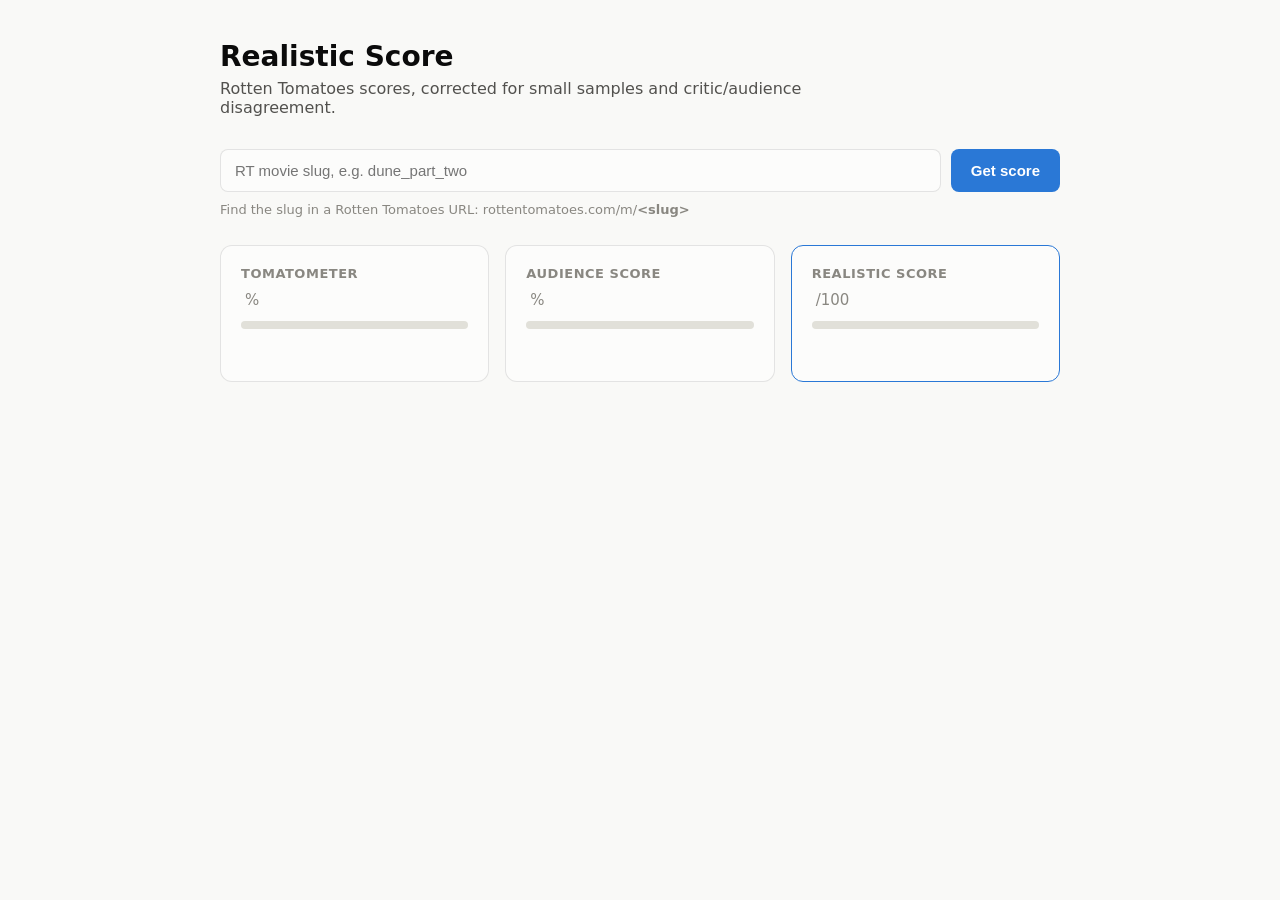
==== frontend/index.html @ 4aaf9c06 "Add initial implementation of the realistic score engine and frontend interface - Create C++ score e" ====
<!doctype html>
<html lang="en">
<head>
  <meta charset="utf-8" />
  <meta name="viewport" content="width=device-width, initial-scale=1" />
  <title>Realistic Rotten Tomatoes</title>
  <link rel="stylesheet" href="style.css" />
</head>
<body>
  <main class="page">
    <header class="page-header">
      <h1>Realistic Score</h1>
      <p class="subtitle">Rotten Tomatoes scores, corrected for small samples and critic/audience disagreement.</p>
    </header>

    <form id="search-form" class="search-row">
      <input
        id="slug-input"
        type="text"
        placeholder="RT movie slug, e.g. dune_part_two"
        autocomplete="off"
      />
      <button type="submit">Get score</button>
    </form>
    <p class="hint">
      Find the slug in a Rotten Tomatoes URL: rottentomatoes.com/m/<strong>&lt;slug&gt;</strong>
    </p>

    <section id="status-line" class="status-line" hidden></section>

    <section id="results" class="tiles" hidden>
      <article class="tile" id="tile-tomatometer">
        <h2 class="tile-label">Tomatometer</h2>
        <div class="tile-value"><span class="hero-figure"></span><span class="hero-unit">%</span></div>
        <div class="meter"><div class="meter-fill"></div></div>
        <div class="status-badge"><span class="status-swatch"></span><span class="status-text"></span></div>
        <p class="tile-footnote"></p>
      </article>

      <article class="tile" id="tile-audience">
        <h2 class="tile-label">Audience Score</h2>
        <div class="tile-value"><span class="hero-figure"></span><span class="hero-unit">%</span></div>
        <div class="meter"><div class="meter-fill"></div></div>
        <div class="status-badge"><span class="status-swatch"></span><span class="status-text"></span></div>
        <p class="tile-footnote"></p>
      </article>

      <article class="tile tile-highlight" id="tile-realistic">
        <h2 class="tile-label">Realistic Score</h2>
        <div class="tile-value"><span class="hero-figure"></span><span class="hero-unit">/100</span></div>
        <div class="meter"><div class="meter-fill"></div></div>
        <div class="status-badge"><span class="status-swatch"></span><span class="status-text"></span></div>
        <p class="tile-footnote"></p>
      </article>
    </section>

    <section id="explain" class="explain" hidden>
      <h3>How this was calculated</h3>
      <ul>
        <li><span class="explain-label">Controversy penalty:</span> <span id="explain-penalty"></span> pts (deducted for critic/audience disagreement)</li>
        <li><span class="explain-label">Stabilized tomatometer:</span> <span id="explain-stable-tomato"></span> (shrunk toward the baseline if review count is low)</li>
        <li><span class="explain-label">Stabilized audience score:</span> <span id="explain-stable-audience"></span></li>
      </ul>
    </section>
  </main>

  <script src="app.js"></script>
</body>
</html>
---- frontend/style.css ----
:root {
  color-scheme: light;
  --surface-1:      #fcfcfb;
  --page-plane:      #f9f9f7;
  --text-primary:   #0b0b0b;
  --text-secondary: #52514e;
  --text-muted:     #898781;
  --gridline:       #e1e0d9;
  --border:         rgba(11, 11, 11, 0.10);
  --series-1:       #2a78d6;

  --status-good:     #0ca30c;
  --status-warning:  #fab219;
  --status-serious:  #ec835a;
  --status-critical: #d03b3b;
}

@media (prefers-color-scheme: dark) {
  :root:where(:not([data-theme="light"])) {
    color-scheme: dark;
    --surface-1:      #1a1a19;
    --page-plane:      #0d0d0d;
    --text-primary:   #ffffff;
    --text-secondary: #c3c2b7;
    --text-muted:     #898781;
    --gridline:       #2c2c2a;
    --border:         rgba(255, 255, 255, 0.10);
    --series-1:       #3987e5;
  }
}

:root[data-theme="dark"] {
  color-scheme: dark;
  --surface-1:      #1a1a19;
  --page-plane:      #0d0d0d;
  --text-primary:   #ffffff;
  --text-secondary: #c3c2b7;
  --text-muted:     #898781;
  --gridline:       #2c2c2a;
  --border:         rgba(255, 255, 255, 0.10);
  --series-1:       #3987e5;
}

* { box-sizing: border-box; }

body {
  margin: 0;
  font-family: system-ui, -apple-system, "Segoe UI", sans-serif;
  background: var(--page-plane);
  color: var(--text-primary);
}

.page {
  max-width: 880px;
  margin: 0 auto;
  padding: 40px 20px 80px;
}

.page-header h1 {
  font-size: 28px;
  margin: 0 0 6px;
}

.subtitle {
  color: var(--text-secondary);
  margin: 0 0 32px;
  max-width: 60ch;
}

.search-row {
  display: flex;
  gap: 10px;
}

#slug-input {
  flex: 1;
  padding: 12px 14px;
  font-size: 15px;
  border: 1px solid var(--border);
  border-radius: 8px;
  background: var(--surface-1);
  color: var(--text-primary);
}

#slug-input:focus {
  outline: 2px solid var(--series-1);
  outline-offset: 1px;
}

.search-row button {
  padding: 12px 20px;
  font-size: 15px;
  font-weight: 600;
  border: none;
  border-radius: 8px;
  background: var(--series-1);
  color: #fff;
  cursor: pointer;
}

.search-row button:hover { filter: brightness(1.08); }

.hint {
  margin: 10px 0 0;
  font-size: 13px;
  color: var(--text-muted);
}

.status-line {
  margin-top: 24px;
  padding: 12px 14px;
  border-radius: 8px;
  background: var(--surface-1);
  border: 1px solid var(--border);
  color: var(--text-secondary);
  font-size: 14px;
}

.status-line.is-error {
  color: var(--status-critical);
}

.tiles {
  display: grid;
  grid-template-columns: repeat(3, minmax(0, 1fr));
  gap: 16px;
  margin-top: 28px;
}

@media (max-width: 680px) {
  .tiles { grid-template-columns: 1fr; }
}

.tile {
  background: var(--surface-1);
  border: 1px solid var(--border);
  border-radius: 12px;
  padding: 20px;
}

.tile-highlight {
  border: 1px solid var(--series-1);
}

.tile-label {
  margin: 0 0 10px;
  font-size: 13px;
  font-weight: 600;
  text-transform: uppercase;
  letter-spacing: 0.04em;
  color: var(--text-muted);
}

.tile-value {
  display: flex;
  align-items: baseline;
  gap: 4px;
  margin-bottom: 12px;
}

.hero-figure {
  font-size: 40px;
  font-weight: 700;
  line-height: 1;
}

.hero-unit {
  font-size: 15px;
  color: var(--text-muted);
}

.meter {
  height: 8px;
  border-radius: 4px;
  background: var(--gridline);
  overflow: hidden;
  margin-bottom: 12px;
}

.meter-fill {
  height: 100%;
  border-radius: 4px;
  width: 0%;
  transition: width 0.4s ease;
}

.status-badge {
  display: flex;
  align-items: center;
  gap: 8px;
}

.status-swatch {
  width: 10px;
  height: 10px;
  border-radius: 50%;
  flex-shrink: 0;
}

.status-text {
  font-size: 13px;
  font-weight: 600;
  color: var(--text-secondary);
}

.tile-footnote {
  margin: 10px 0 0;
  font-size: 12px;
  color: var(--text-muted);
}

.explain {
  margin-top: 24px;
  padding: 16px 20px;
  background: var(--surface-1);
  border: 1px solid var(--border);
  border-radius: 12px;
}

.explain h3 {
  margin: 0 0 10px;
  font-size: 14px;
}

.explain ul {
  margin: 0;
  padding-left: 18px;
  font-size: 13px;
  color: var(--text-secondary);
  line-height: 1.8;
}

.explain-label {
  color: var(--text-primary);
  font-weight: 600;
}

/* Status band modifiers, applied via JS based on score value */
.band-good .meter-fill, .band-good .status-swatch { background: var(--status-good); }
.band-good .status-text { color: var(--status-good); }

.band-warning .meter-fill, .band-warning .status-swatch { background: var(--status-warning); }
.band-warning .status-text { color: var(--text-secondary); }

.band-serious .meter-fill, .band-serious .status-swatch { background: var(--status-serious); }
.band-serious .status-text { color: var(--text-secondary); }

.band-critical .meter-fill, .band-critical .status-swatch { background: var(--status-critical); }
.band-critical .status-text { color: var(--status-critical); }
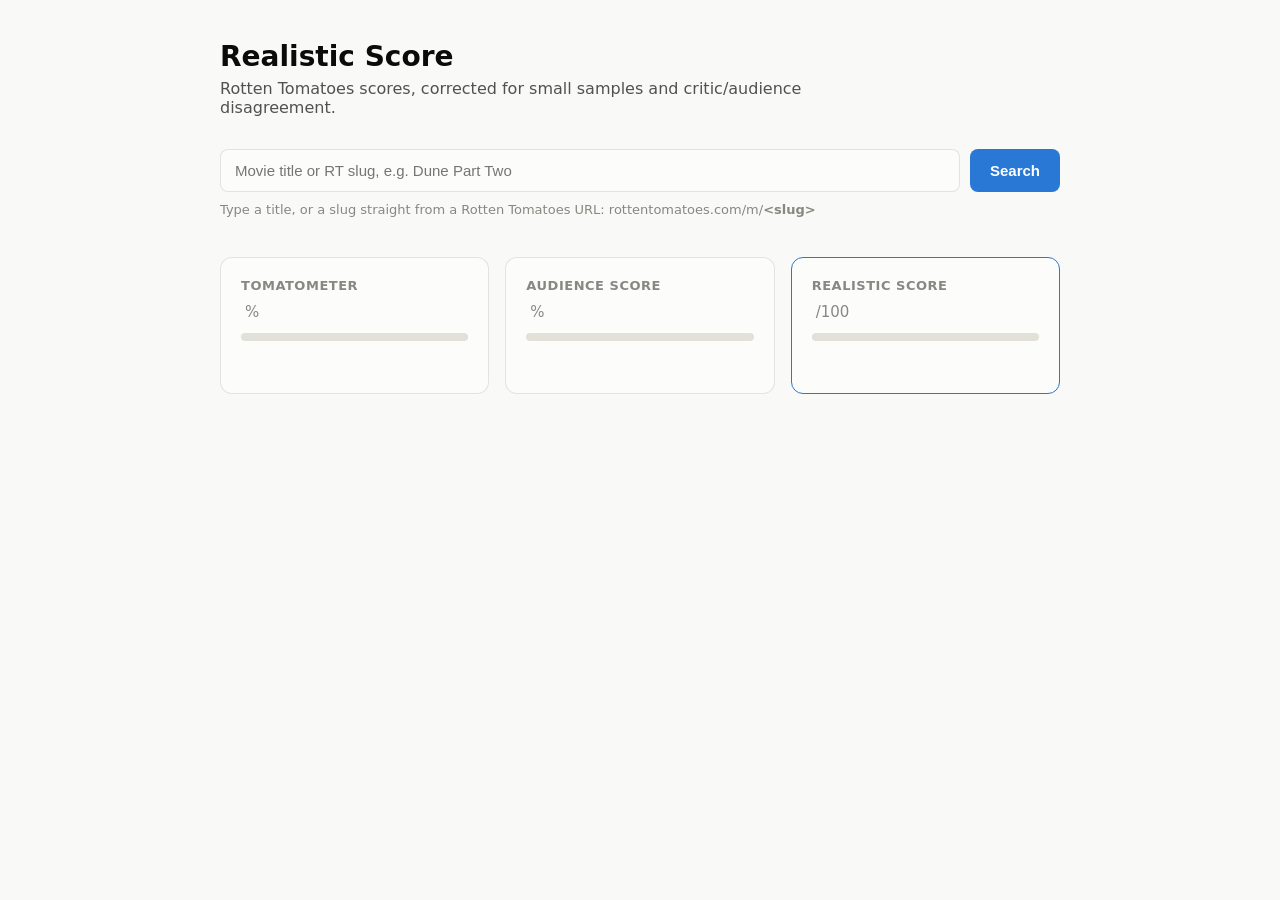
==== commit 5e28a6a0: "Implement average critic score extraction and update score engine logic; enhance frontend search fun" ====
--- a/frontend/index.html
+++ b/frontend/index.html
@@ -17,14 +17,16 @@
       <input
         id="slug-input"
         type="text"
-        placeholder="RT movie slug, e.g. dune_part_two"
+        placeholder="Movie title or RT slug, e.g. Dune Part Two"
         autocomplete="off"
       />
-      <button type="submit">Get score</button>
+      <button type="submit">Search</button>
     </form>
     <p class="hint">
-      Find the slug in a Rotten Tomatoes URL: rottentomatoes.com/m/<strong>&lt;slug&gt;</strong>
+      Type a title, or a slug straight from a Rotten Tomatoes URL: rottentomatoes.com/m/<strong>&lt;slug&gt;</strong>
     </p>
+
+    <ul id="candidates" class="candidates" hidden></ul>
 
     <section id="status-line" class="status-line" hidden></section>
 
@@ -58,7 +60,7 @@
       <h3>How this was calculated</h3>
       <ul>
         <li><span class="explain-label">Controversy penalty:</span> <span id="explain-penalty"></span> pts (deducted for critic/audience disagreement)</li>
-        <li><span class="explain-label">Stabilized tomatometer:</span> <span id="explain-stable-tomato"></span> (shrunk toward the baseline if review count is low)</li>
+        <li><span class="explain-label">Stabilized critic score:</span> <span id="explain-stable-tomato"></span> (average of critics' own numeric scores where available, shrunk toward the baseline if review count is low)</li>
         <li><span class="explain-label">Stabilized audience score:</span> <span id="explain-stable-audience"></span></li>
       </ul>
     </section>
--- a/frontend/style.css
+++ b/frontend/style.css
@@ -106,6 +106,31 @@
   color: var(--text-muted);
 }
 
+.candidates {
+  list-style: none;
+  margin: 12px 0 0;
+  padding: 0;
+  display: flex;
+  flex-direction: column;
+  gap: 6px;
+}
+
+.candidates button {
+  width: 100%;
+  text-align: left;
+  padding: 10px 14px;
+  font-size: 14px;
+  border: 1px solid var(--border);
+  border-radius: 8px;
+  background: var(--surface-1);
+  color: var(--text-primary);
+  cursor: pointer;
+}
+
+.candidates button:hover {
+  border-color: var(--series-1);
+}
+
 .status-line {
   margin-top: 24px;
   padding: 12px 14px;
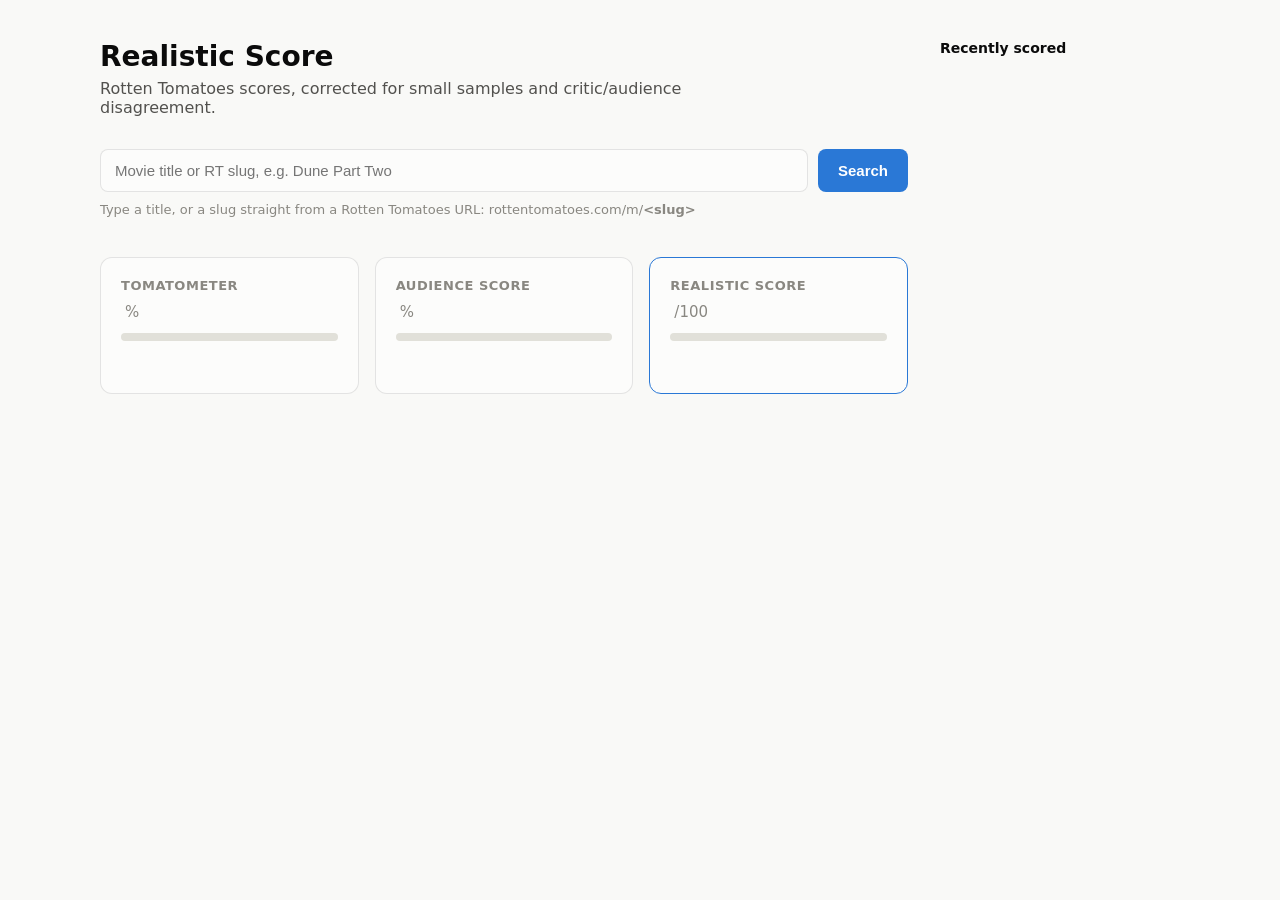
==== commit 32e05a42: "Add scoring logic, testing framework, and movie comparison features; enhance frontend with history a" ====
--- a/frontend/index.html
+++ b/frontend/index.html
@@ -7,6 +7,7 @@
   <link rel="stylesheet" href="style.css" />
 </head>
 <body>
+  <div class="layout">
   <main class="page">
     <header class="page-header">
       <h1>Realistic Score</h1>
@@ -64,7 +65,38 @@
         <li><span class="explain-label">Stabilized audience score:</span> <span id="explain-stable-audience"></span></li>
       </ul>
     </section>
+
+    <section id="compare" class="compare" hidden>
+      <h3>Compare with another movie</h3>
+      <form id="compare-form" class="search-row">
+        <input
+          id="compare-input"
+          type="text"
+          placeholder="Another title or slug"
+          autocomplete="off"
+        />
+        <button type="submit">Compare</button>
+      </form>
+      <ul id="compare-candidates" class="candidates" hidden></ul>
+      <p id="compare-status" class="hint" hidden></p>
+      <table id="compare-table" class="compare-table" hidden>
+        <thead>
+          <tr><th></th><th id="compare-col-current"></th><th id="compare-col-other"></th></tr>
+        </thead>
+        <tbody>
+          <tr><td>Tomatometer</td><td id="compare-tomato-current"></td><td id="compare-tomato-other"></td></tr>
+          <tr><td>Audience Score</td><td id="compare-audience-current"></td><td id="compare-audience-other"></td></tr>
+          <tr><td>Realistic Score</td><td id="compare-realistic-current"></td><td id="compare-realistic-other"></td></tr>
+        </tbody>
+      </table>
+    </section>
   </main>
+
+  <aside class="history-panel">
+    <h3>Recently scored</h3>
+    <ul id="history-list" class="history-list"></ul>
+  </aside>
+  </div>
 
   <script src="app.js"></script>
 </body>
--- a/frontend/style.css
+++ b/frontend/style.css
@@ -50,10 +50,80 @@
   color: var(--text-primary);
 }
 
-.page {
-  max-width: 880px;
+.layout {
+  max-width: 1120px;
   margin: 0 auto;
   padding: 40px 20px 80px;
+  display: flex;
+  gap: 32px;
+  align-items: flex-start;
+}
+
+.page {
+  flex: 1;
+  min-width: 0;
+  max-width: 880px;
+  margin: 0;
+  padding: 0;
+}
+
+.history-panel {
+  width: 240px;
+  flex-shrink: 0;
+  position: sticky;
+  top: 40px;
+}
+
+.history-panel h3 {
+  margin: 0 0 10px;
+  font-size: 14px;
+}
+
+.history-list {
+  list-style: none;
+  margin: 0;
+  padding: 0;
+  display: flex;
+  flex-direction: column;
+  gap: 6px;
+}
+
+.history-list li {
+  display: flex;
+}
+
+.history-list button {
+  width: 100%;
+  display: flex;
+  justify-content: space-between;
+  gap: 8px;
+  text-align: left;
+  padding: 8px 12px;
+  font-size: 13px;
+  border: 1px solid var(--border);
+  border-radius: 8px;
+  background: var(--surface-1);
+  color: var(--text-primary);
+  cursor: pointer;
+}
+
+.history-list button:hover {
+  border-color: var(--series-1);
+}
+
+.history-list .history-score {
+  color: var(--text-muted);
+  font-variant-numeric: tabular-nums;
+}
+
+.history-empty {
+  font-size: 13px;
+  color: var(--text-muted);
+}
+
+@media (max-width: 780px) {
+  .layout { flex-direction: column; }
+  .history-panel { width: 100%; position: static; }
 }
 
 .page-header h1 {
@@ -141,7 +211,8 @@
   font-size: 14px;
 }
 
-.status-line.is-error {
+.status-line.is-error,
+.hint.is-error {
   color: var(--status-critical);
 }
 
@@ -260,6 +331,41 @@
   font-weight: 600;
 }
 
+.compare {
+  margin-top: 24px;
+  padding: 16px 20px;
+  background: var(--surface-1);
+  border: 1px solid var(--border);
+  border-radius: 12px;
+}
+
+.compare h3 {
+  margin: 0 0 12px;
+  font-size: 14px;
+}
+
+.compare-table {
+  width: 100%;
+  margin-top: 14px;
+  border-collapse: collapse;
+  font-size: 13px;
+}
+
+.compare-table th, .compare-table td {
+  text-align: left;
+  padding: 8px 10px;
+  border-bottom: 1px solid var(--gridline);
+}
+
+.compare-table th {
+  color: var(--text-muted);
+  font-weight: 600;
+}
+
+.compare-table td:not(:first-child), .compare-table th:not(:first-child) {
+  font-variant-numeric: tabular-nums;
+}
+
 /* Status band modifiers, applied via JS based on score value */
 .band-good .meter-fill, .band-good .status-swatch { background: var(--status-good); }
 .band-good .status-text { color: var(--status-good); }
